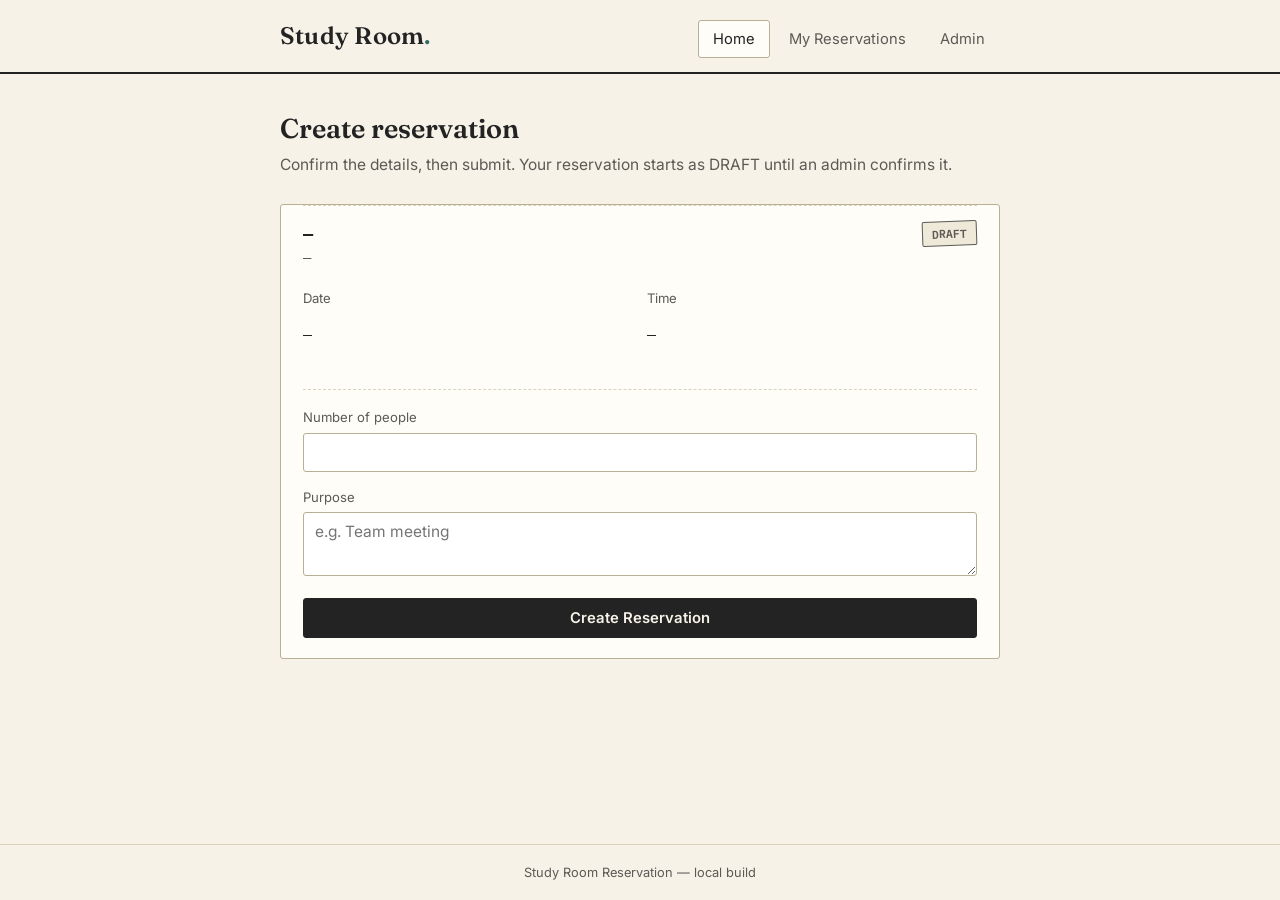
==== src/frontend/create-reservation.html @ 1ad6e400 "[UPDATE] frontend-izaz" ====
<!DOCTYPE html>
<html lang="en">
<head>
<meta charset="UTF-8" />
<meta name="viewport" content="width=device-width, initial-scale=1.0" />
<title>Create Reservation</title>
<link rel="preconnect" href="https://fonts.googleapis.com" />
<link href="https://fonts.googleapis.com/css2?family=Fraunces:wght@500;600&family=Inter:wght@400;500;600&family=IBM+Plex+Mono:wght@500;600&display=swap" rel="stylesheet" />
<link rel="stylesheet" href="css/style.css" />
</head>
<body>
<div class="page">

  <header class="site-header">
    <div class="container">
      <p class="site-title">Study Room<span class="dot">.</span></p>
      <ul class="site-nav">
        <li><a href="index.html" class="active">Home</a></li>
        <li><a href="my-reservations.html">My Reservations</a></li>
        <li><a href="admin.html">Admin</a></li>
      </ul>
    </div>
  </header>

  <main>
    <div class="container">
      <h1 class="page-heading">Create reservation</h1>
      <p class="page-subheading">Confirm the details, then submit. Your reservation starts as DRAFT until an admin confirms it.</p>

      <div id="banner-slot"></div>

      <div class="ticket">
        <div class="ticket-header">
          <div>
            <div class="room-code" id="summary-room">—</div>
            <div class="meta-line" id="summary-location">—</div>
          </div>
          <span class="stamp stamp-draft">DRAFT</span>
        </div>
        <div class="ticket-body">
          <div class="field-row">
            <div class="field">
              <label>Date</label>
              <div class="readonly-value" id="summary-date">—</div>
            </div>
            <div class="field">
              <label>Time</label>
              <div class="readonly-value" id="summary-time">—</div>
            </div>
          </div>

          <hr class="divider" />

          <form id="reservation-form">
            <div class="field">
              <label for="people">Number of people</label>
              <input type="number" id="people" name="people" min="1" required />
              <p class="helper-text" id="capacity-hint"></p>
            </div>
            <div class="field">
              <label for="purpose">Purpose</label>
              <textarea id="purpose" name="purpose" placeholder="e.g. Team meeting" required></textarea>
            </div>
            <button type="submit" class="btn-block" id="submit-btn">Create Reservation</button>
          </form>
        </div>
      </div>
    </div>
  </main>

  <footer class="site-footer">Study Room Reservation &mdash; local build</footer>
</div>

<script src="js/api.js"></script>
<script src="js/create-reservation.js"></script>
</body>
</html>
---- src/frontend/css/style.css ----
/* ============================================================
   Study Room Reservation — shared styles
   Theme: library card-catalog / stamped ticket
   ============================================================ */

:root {
  --paper:      #F6F2E8;
  --paper-dim:  #EFE9DA;
  --card-bg:    #FFFDF8;
  --ink:        #232323;
  --ink-soft:   #5B5A54;
  --line:       #D9D2BE;
  --line-heavy: #B9AF95;

  --teal:       #2F6F68;
  --teal-bg:    #E4EEEB;
  --amber:      #B5792B;
  --amber-bg:   #F3E7D2;
  --red:        #A0402B;
  --red-bg:     #F1DFD8;

  --radius: 3px;
  --font-display: 'Fraunces', Georgia, serif;
  --font-body: 'Inter', -apple-system, BlinkMacSystemFont, 'Segoe UI', sans-serif;
  --font-mono: 'IBM Plex Mono', 'Courier New', monospace;
}

* { box-sizing: border-box; }

html, body {
  margin: 0;
  padding: 0;
  background: var(--paper);
  color: var(--ink);
  font-family: var(--font-body);
  font-size: 16px;
  line-height: 1.5;
}

a { color: inherit; }

img, svg { max-width: 100%; }

/* ---------- Layout shell ---------- */

.page {
  min-height: 100vh;
  display: flex;
  flex-direction: column;
}

.container {
  width: 100%;
  max-width: 760px;
  margin: 0 auto;
  padding: 0 20px;
}

/* ---------- Header / nav ---------- */

.site-header {
  border-bottom: 2px solid var(--ink);
  background: var(--paper);
  position: sticky;
  top: 0;
  z-index: 10;
}

.site-header .container {
  display: flex;
  align-items: baseline;
  justify-content: space-between;
  padding-top: 18px;
  padding-bottom: 14px;
  flex-wrap: wrap;
  gap: 10px;
}

.site-title {
  font-family: var(--font-display);
  font-size: 1.5rem;
  font-weight: 600;
  letter-spacing: 0.01em;
  margin: 0;
}

.site-title .dot { color: var(--teal); }

.site-nav {
  display: flex;
  gap: 4px;
  list-style: none;
  margin: 0;
  padding: 0;
}

.site-nav a {
  display: inline-block;
  padding: 7px 14px;
  text-decoration: none;
  font-size: 0.92rem;
  color: var(--ink-soft);
  border: 1px solid transparent;
  border-radius: var(--radius);
}

.site-nav a:hover { color: var(--ink); }

.site-nav a.active {
  color: var(--ink);
  background: var(--card-bg);
  border-color: var(--line-heavy);
}

/* ---------- Main content ---------- */

main {
  flex: 1;
  padding: 34px 0 60px;
}

.page-heading {
  font-family: var(--font-display);
  font-size: 1.7rem;
  font-weight: 600;
  margin: 0 0 4px;
}

.page-subheading {
  color: var(--ink-soft);
  margin: 0 0 28px;
  font-size: 0.97rem;
}

/* ---------- Ticket / index card ---------- */

.ticket {
  background: var(--card-bg);
  border: 1px solid var(--line-heavy);
  border-radius: var(--radius);
  position: relative;
}

.ticket + .ticket { margin-top: 16px; }

.ticket::before {
  content: "";
  position: absolute;
  top: 0; left: 22px; right: 22px;
  border-top: 1px dashed var(--line);
}

.ticket-body { padding: 20px 22px; }

.ticket-header {
  display: flex;
  justify-content: space-between;
  align-items: flex-start;
  gap: 12px;
  padding: 16px 22px 0;
}

/* ---------- Forms ---------- */

.field {
  margin-bottom: 16px;
}

.field label {
  display: block;
  font-size: 0.82rem;
  color: var(--ink-soft);
  margin-bottom: 5px;
}

.field-row {
  display: grid;
  grid-template-columns: 1fr 1fr;
  gap: 14px;
}

input[type="text"],
input[type="date"],
input[type="time"],
input[type="number"],
textarea,
select {
  width: 100%;
  font-family: var(--font-body);
  font-size: 0.97rem;
  padding: 9px 11px;
  border: 1px solid var(--line-heavy);
  border-radius: var(--radius);
  background: #fff;
  color: var(--ink);
}

input:focus, textarea:focus, select:focus {
  outline: 2px solid var(--teal);
  outline-offset: 1px;
}

textarea { resize: vertical; min-height: 64px; }

.readonly-value {
  font-family: var(--font-mono);
  font-size: 0.95rem;
  padding: 9px 0;
  color: var(--ink);
}

/* ---------- Buttons ---------- */

button, .btn {
  font-family: var(--font-body);
  font-size: 0.93rem;
  font-weight: 600;
  padding: 10px 18px;
  border-radius: var(--radius);
  border: 1px solid var(--ink);
  background: var(--ink);
  color: var(--paper);
  cursor: pointer;
  text-decoration: none;
  display: inline-block;
  text-align: center;
}

button:hover, .btn:hover { background: #3a3a3a; }

button:disabled { opacity: 0.5; cursor: not-allowed; }

.btn-block { width: 100%; }

.btn-ghost {
  background: transparent;
  color: var(--ink);
  border: 1px solid var(--line-heavy);
}
.btn-ghost:hover { background: var(--paper-dim); }

.btn-danger {
  background: transparent;
  color: var(--red);
  border: 1px solid var(--red);
}
.btn-danger:hover { background: var(--red-bg); }

.btn-confirm {
  background: var(--teal);
  border-color: var(--teal);
}
.btn-confirm:hover { background: #275b55; }

.actions-row {
  display: flex;
  gap: 10px;
  justify-content: flex-end;
  margin-top: 4px;
}

/* ---------- Room code / mono labels ---------- */

.room-code {
  font-family: var(--font-mono);
  font-size: 1.05rem;
  font-weight: 600;
  letter-spacing: 0.02em;
}

.meta-line {
  font-family: var(--font-mono);
  font-size: 0.88rem;
  color: var(--ink-soft);
  margin-top: 2px;
}

/* ---------- Status stamp ---------- */

.stamp {
  display: inline-block;
  font-family: var(--font-mono);
  font-size: 0.72rem;
  font-weight: 600;
  padding: 3px 9px;
  border-radius: 2px;
  border: 1.5px solid currentColor;
  transform: rotate(-2deg);
  white-space: nowrap;
}

.stamp-draft   { color: var(--ink-soft); background: var(--paper-dim); }
.stamp-confirmed { color: var(--teal); background: var(--teal-bg); }
.stamp-cancelled { color: var(--red); background: var(--red-bg); }

/* ---------- Misc ---------- */

.divider {
  border: none;
  border-top: 1px dashed var(--line);
  margin: 18px 0;
}

.empty-state {
  border: 1px dashed var(--line-heavy);
  border-radius: var(--radius);
  padding: 40px 24px;
  text-align: center;
  color: var(--ink-soft);
}

.banner {
  border-radius: var(--radius);
  padding: 11px 16px;
  font-size: 0.87rem;
  margin-bottom: 22px;
  border: 1px solid transparent;
}

.banner-info {
  background: var(--amber-bg);
  border-color: var(--amber);
  color: #6b4a17;
}

.banner-error {
  background: var(--red-bg);
  border-color: var(--red);
  color: var(--red);
}

.banner-success {
  background: var(--teal-bg);
  border-color: var(--teal);
  color: #1b433e;
}

.section-label {
  font-size: 0.78rem;
  letter-spacing: 0.04em;
  color: var(--ink-soft);
  margin: 30px 0 12px;
}

.helper-text {
  font-size: 0.83rem;
  color: var(--ink-soft);
  margin-top: 4px;
}

footer.site-footer {
  border-top: 1px solid var(--line);
  padding: 18px 0;
  text-align: center;
  color: var(--ink-soft);
  font-size: 0.8rem;
}

@media (max-width: 520px) {
  .field-row { grid-template-columns: 1fr; }
  .ticket-header { flex-direction: column; }
  .actions-row { flex-direction: column; }
  .actions-row .btn, .actions-row button { width: 100%; }
}
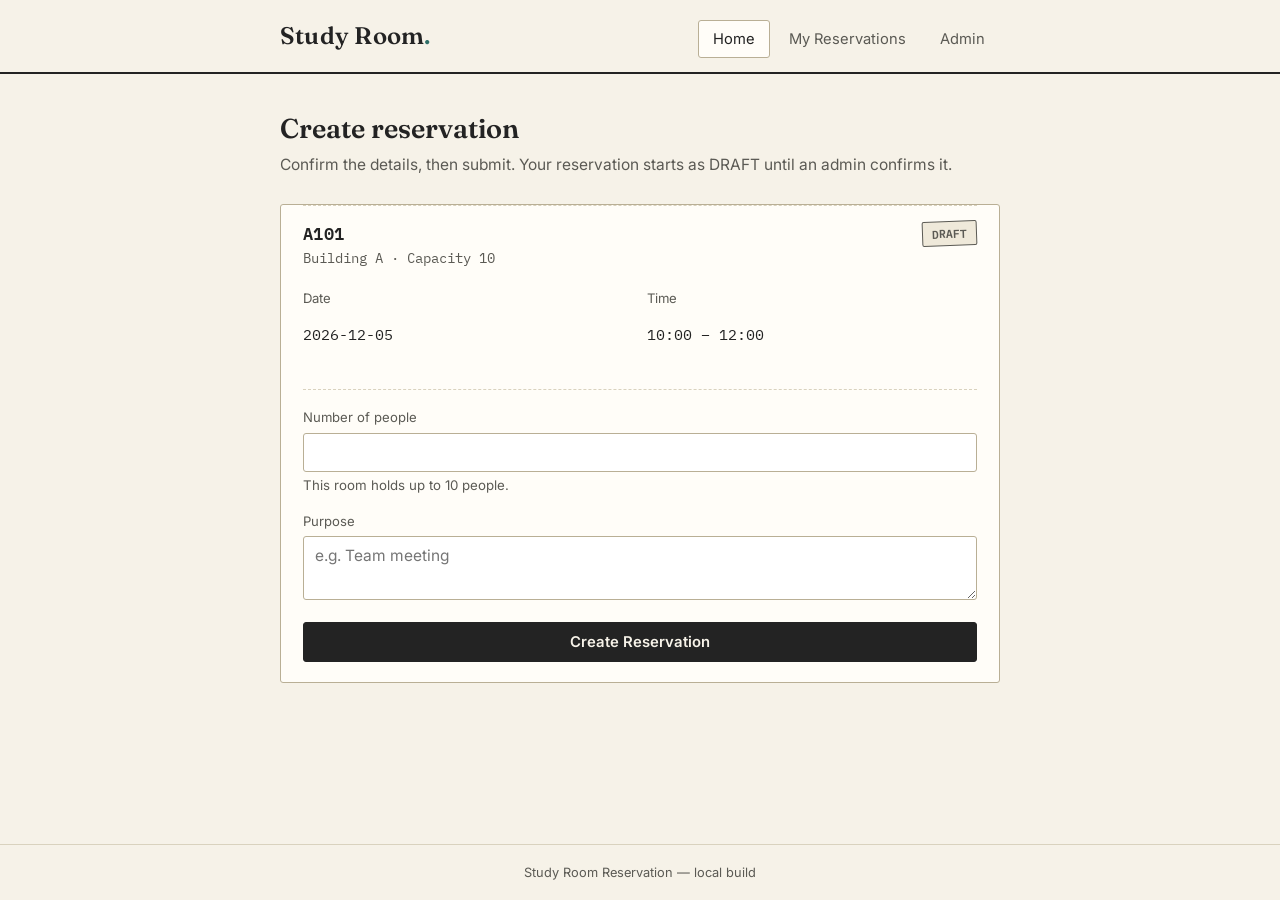
==== commit 16f1a47d: "[UPDATE] backend + finish test_persistence + docs" ====
--- a/src/frontend/create-reservation.html
+++ b/src/frontend/create-reservation.html
@@ -71,7 +71,7 @@
   <footer class="site-footer">Study Room Reservation &mdash; local build</footer>
 </div>
 
-<script src="js/api.js"></script>
-<script src="js/create-reservation.js"></script>
+<script src="js/api.js?v=2"></script>
+<script src="js/create-reservation.js?v=2"></script>
 </body>
 </html>
